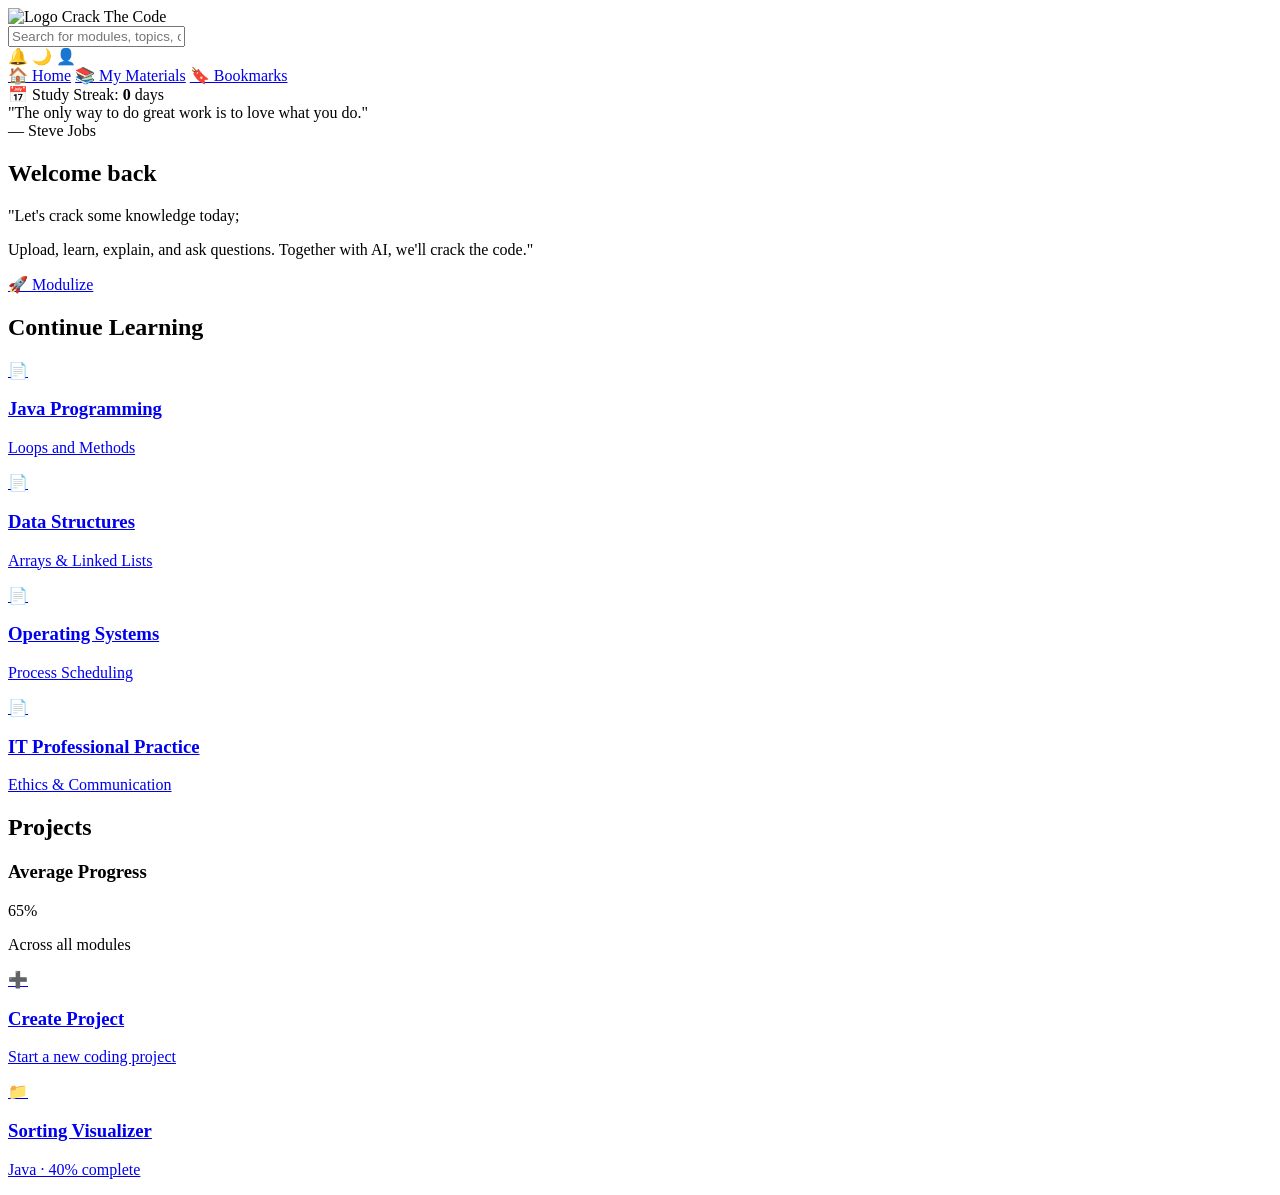
==== index.html @ 406f68ea "My study website" ====
<!DOCTYPE html>
<html>
<head>
    <meta charset="UTF-8">
    <meta name="viewport" content="width=device-width, initial-scale=1.0">
    <title>Crack The Code | Your studying companion</title>
    <link rel="stylesheet" href="style.css">
</head>
<body>

    <!-- ===== HEADER (Full width, top of page) ===== -->
    <header class="top-header">
        <!-- LEFT: Logo + Site Name -->
        <div class="header-left">
            <img src="images/ctc-logo.jpeg" alt="Logo" class="header-logo">
            <span class="site-title">Crack The Code</span>
        </div>

        <!-- CENTER: Search Bar -->
        <div class="header-center">
            <input type="text" class="search-bar" placeholder="Search for modules, topics, or questions...">
        </div>

        <!-- RIGHT: Icons -->
        <div class="header-right">
            <span class="icon">🔔</span>
            <span class="icon">🌙</span>
            <span class="user-avatar">👤</span>
        </div>
    </header>

    <!-- ===== APP WRAPPER (Sidebar + Main Content) ===== -->
    <div class="app">

        <!-- ===== LEFT SIDEBAR (Full height) ===== -->
        <aside class="sidebar">
            <div class="sidebar-top">
                <nav>
                    <a href="#" class="active">🏠 Home</a>
                    <a href="materials.html">📚 My Materials</a>
                    <a href="bookmarks.html">🔖 Bookmarks</a>
                </nav>
            </div>

            <div class="sidebar-bottom">
                <div class="streak">
                    📅 Study Streak: <strong>0</strong> days
                </div>
                <div class="quote">
                    "The only way to do great work is to love what you do." <br> — Steve Jobs
                </div>
            </div>
        </aside>

        <!-- ===== RIGHT MAIN CONTENT ===== -->
        <main class="main-content">
            <div class="hero-message">
                <h2>Welcome back</h2>
                <p>"Let's crack some knowledge today;</p>
                <p>Upload, learn, explain, and ask questions. Together with AI, we'll crack the code."</p>
                <a href="modulize.html" class="btn-modulize">🚀 Modulize</a>
                <!--The above code links the "Modulize" button on the index page to the Modulize Page"-->
            </div>

            <!-- ===== CONTINUE LEARNING SECTION ===== -->
<section class="continue-learning">
    <h2 class="section-title">Continue Learning</h2>
    <div class="module-grid">
        <!-- Module 1 -->
        <a href="#" class="module-card">
            <div class="module-preview">📄</div>
            <h3>Java Programming</h3>
            <p>Loops and Methods</p>
        </a>
        <!-- Module 2 -->
        <a href="#" class="module-card">
            <div class="module-preview">📄</div>
            <h3>Data Structures</h3>
            <p>Arrays & Linked Lists</p>
        </a>
        <!-- Module 3 -->
        <a href="#" class="module-card">
            <div class="module-preview">📄</div>
            <h3>Operating Systems</h3>
            <p>Process Scheduling</p>
        </a>
        <!-- Module 4 -->
        <a href="#" class="module-card">
            <div class="module-preview">📄</div>
            <h3>IT Professional Practice</h3>
            <p>Ethics & Communication</p>
        </a>
    </div>
</section>

<!-- ===== PROJECTS SECTION ===== -->
<section class="projects-section">
    <h2 class="section-title">Projects</h2>
    <div class="projects-grid">
        <!-- Left: Average Progress -->
        <div class="project-card progress-card">
            <h3>Average Progress</h3>
            <div class="progress-bar-container">
                <div class="progress-fill" style="width: 65%;">65%</div>
            </div>
            <p>Across all modules</p>
        </div>

        <!-- Middle: Create Project -->
        <a href="#" class="project-card create-project">
            <div class="create-icon">➕</div>
            <h3>Create Project</h3>
            <p>Start a new coding project</p>
        </a>

        <!-- Right: Project Preview -->
        <a href="#" class="project-card">
            <div class="project-preview">📁</div>
            <h3>Sorting Visualizer</h3>
            <p>Java · 40% complete</p>
        </a>
    </div>
</section>
        </main>

    </div>

</body>
</html>
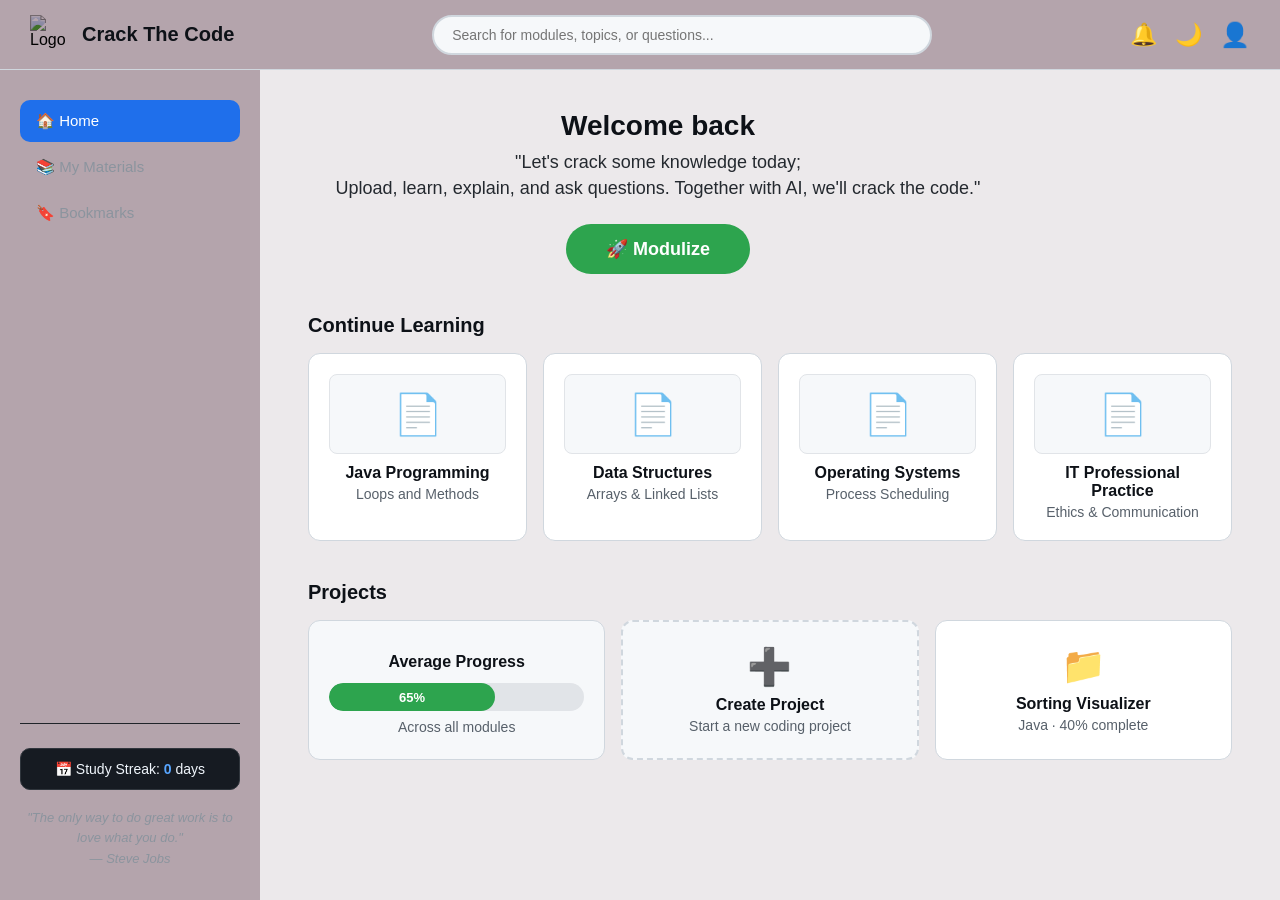
==== commit 20763a06: "Rename CSS file to lowercase style.css" ====
--- a/index.html
+++ b/index.html
@@ -4,7 +4,7 @@
     <meta charset="UTF-8">
     <meta name="viewport" content="width=device-width, initial-scale=1.0">
     <title>Crack The Code | Your studying companion</title>
-    <link rel="stylesheet" href="style.css">
+    <link rel="Stylesheet" href="Style.css">
 </head>
 <body>
 
@@ -58,7 +58,7 @@
                 <h2>Welcome back</h2>
                 <p>"Let's crack some knowledge today;</p>
                 <p>Upload, learn, explain, and ask questions. Together with AI, we'll crack the code."</p>
-                <a href="modulize.html" class="btn-modulize">🚀 Modulize</a>
+                <a href="Modulize.html" class="btn-modulize">🚀 Modulize</a>
                 <!--The above code links the "Modulize" button on the index page to the Modulize Page"-->
             </div>
 
--- a/Style.css
+++ b/Style.css
@@ -0,0 +1,347 @@
+/* ===== GLOBAL RESET ===== */
+* {
+    margin: 0;
+    padding: 0;
+    box-sizing: border-box;
+}
+
+body {
+    font-family: 'Segoe UI', Tahoma, Geneva, Verdana, sans-serif;
+    background: #f0f2f5;
+}
+
+/* ===== HEADER (Full width, top) ===== */
+.top-header {
+    display: flex;
+    align-items: center;
+    justify-content: space-between;
+    padding: 12px 30px;
+    background: #b4a4ac;
+    border-bottom: 1px solid #d0d7de;
+    height: 70px;
+}
+
+.header-left {
+    display: flex;
+    align-items: center;
+    gap: 12px;
+}
+
+.header-logo {
+    width: 40px;
+    height: 40px;
+    object-fit: contain;
+    mix-blend-mode: multiply;
+}
+
+.site-title {
+    font-size: 20px;
+    font-weight: 700;
+    color: #0d1117;
+}
+
+.header-center {
+    flex: 1;
+    max-width: 500px;
+    margin: 0 20px;
+}
+
+.search-bar {
+    width: 100%;
+    padding: 10px 18px;
+    border-radius: 50px;
+    border: 2px solid #d0d7de;
+    font-size: 14px;
+    background: #f6f8fa;
+}
+
+.search-bar:focus {
+    outline: none;
+    border-color: #58a6ff;
+    background: #ffffff;
+}
+
+.header-right {
+    display: flex;
+    align-items: center;
+    gap: 18px;
+}
+
+.icon {
+    font-size: 22px;
+    cursor: pointer;
+}
+
+.user-avatar {
+    font-size: 24px;
+    cursor: pointer;
+}
+
+/* ===== APP LAYOUT (Sidebar + Main) ===== */
+.app {
+    display: flex;
+    height: calc(100vh - 70px); /* Full height minus header */
+    background: #ffffff;
+}
+
+/* ===== LEFT SIDEBAR ===== */
+.sidebar {
+    width: 260px;
+    background: #b4a4ac;
+    height: 100%;
+    display: flex;
+    flex-direction: column;
+    justify-content: space-between;
+    padding: 30px 20px;
+    flex-shrink: 0;
+}
+
+.sidebar nav {
+    display: flex;
+    flex-direction: column;
+    gap: 4px;
+}
+
+.sidebar nav a {
+    display: flex;
+    align-items: center;
+    gap: 14px;
+    padding: 12px 16px;
+    border-radius: 10px;
+    color: #8b949e;
+    text-decoration: none;
+    font-weight: 500;
+    font-size: 15px;
+    transition: all 0.2s ease;
+}
+
+.sidebar nav a:hover {
+    background: #1f2429;
+    color: #ffffff;
+}
+
+.sidebar nav a.active {
+    background: #1f6feb;
+    color: #ffffff;
+}
+
+.sidebar-bottom {
+    border-top: 1px solid #1f2429;
+    padding-top: 24px;
+    margin-top: 10px;
+}
+
+.sidebar-bottom .streak {
+    background: #161b22;
+    padding: 12px 14px;
+    border-radius: 10px;
+    font-size: 14px;
+    color: #f0f6fc;
+    border: 1px solid #30363d;
+    text-align: center;
+    margin-bottom: 18px;
+}
+
+.sidebar-bottom .streak strong {
+    color: #58a6ff;
+}
+
+.sidebar-bottom .quote {
+    font-size: 13px;
+    color: #8b949e;
+    font-style: italic;
+    line-height: 1.6;
+    text-align: center;
+    padding: 0 6px;
+}
+
+/* ===== RIGHT MAIN CONTENT ===== */
+.main-content {
+    flex: 1;
+    padding: 40px 48px;
+    background: #ece9eb;
+    /* Remove display:flex, align-items, justify-content */
+    overflow-y: auto;
+}
+
+.hero-message {
+    max-width: 700px;
+    text-align: center;
+}
+
+.hero-message h2 {
+    font-size: 28px;
+    color: #0d1117;
+    margin-bottom: 10px;
+}
+
+.hero-message p {
+    margin: 5px 0;
+    color: #24292f;
+    font-size: 18px;
+}
+
+.btn-modulize {
+    display: inline-block;
+    margin-top: 20px;
+    padding: 14px 40px;
+    background: #2da44e;
+    color: white;
+    border-radius: 30px;
+    text-decoration: none;
+    font-weight: 700;
+    font-size: 18px;
+    border: none;
+    cursor: pointer;
+}
+
+.btn-modulize:hover {
+    background: #22863a;
+}
+
+/* ===== CONTINUE LEARNING SECTION ===== */
+.continue-learning {
+    margin-top: 40px;
+    width: 100%;
+}
+
+.section-title {
+    font-size: 20px;
+    font-weight: 700;
+    color: #0d1117;
+    margin-bottom: 16px;
+}
+
+.module-grid {
+    display: grid;
+    grid-template-columns: repeat(4, 1fr);
+    gap: 16px;
+}
+
+.module-card {
+    display: block;
+    background: #ffffff;
+    border: 1px solid #d0d7de;
+    border-radius: 12px;
+    padding: 20px;
+    text-decoration: none;
+    color: #0d1117;
+    transition: all 0.2s ease;
+    text-align: center;
+}
+
+.module-card:hover {
+    border-color: #58a6ff;
+    box-shadow: 0 4px 12px rgba(0, 0, 0, 0.08);
+    transform: translateY(-2px);
+}
+
+.module-preview {
+    font-size: 40px;
+    margin-bottom: 10px;
+    background: #f6f8fa;
+    height: 80px;
+    display: flex;
+    align-items: center;
+    justify-content: center;
+    border-radius: 8px;
+    border: 1px solid #e1e4e8;
+}
+
+.module-card h3 {
+    font-size: 16px;
+    font-weight: 600;
+    margin: 8px 0 4px 0;
+}
+
+.module-card p {
+    font-size: 14px;
+    color: #57606a;
+    margin: 0;
+}
+
+/* ===== PROJECTS SECTION ===== */
+.projects-section {
+    margin-top: 40px;
+    width: 100%;
+}
+
+.projects-grid {
+    display: grid;
+    grid-template-columns: repeat(3, 1fr);
+    gap: 16px;
+}
+
+.project-card {
+    background: #ffffff;
+    border: 1px solid #d0d7de;
+    border-radius: 12px;
+    padding: 24px 20px;
+    text-decoration: none;
+    color: #0d1117;
+    transition: all 0.2s ease;
+    text-align: center;
+    display: block;
+}
+
+.project-card:hover {
+    border-color: #58a6ff;
+    box-shadow: 0 4px 12px rgba(0, 0, 0, 0.08);
+    transform: translateY(-2px);
+}
+
+.progress-card {
+    background: #f6f8fa;
+}
+
+.progress-bar-container {
+    background: #e1e4e8;
+    border-radius: 20px;
+    height: 28px;
+    overflow: hidden;
+    margin: 12px 0 8px 0;
+}
+
+.progress-fill {
+    background: #2da44e;
+    height: 100%;
+    border-radius: 20px;
+    display: flex;
+    align-items: center;
+    justify-content: center;
+    font-size: 13px;
+    font-weight: 700;
+    color: white;
+}
+
+.create-project {
+    background: #f6f8fa;
+    border: 2px dashed #d0d7de;
+}
+
+.create-project:hover {
+    border-color: #58a6ff;
+    background: #ffffff;
+}
+
+.create-icon {
+    font-size: 36px;
+    margin-bottom: 8px;
+}
+
+.project-preview {
+    font-size: 36px;
+    margin-bottom: 8px;
+}
+
+.project-card h3 {
+    font-size: 16px;
+    font-weight: 600;
+    margin: 8px 0 4px 0;
+}
+
+.project-card p {
+    font-size: 14px;
+    color: #57606a;
+    margin: 0;
+}
